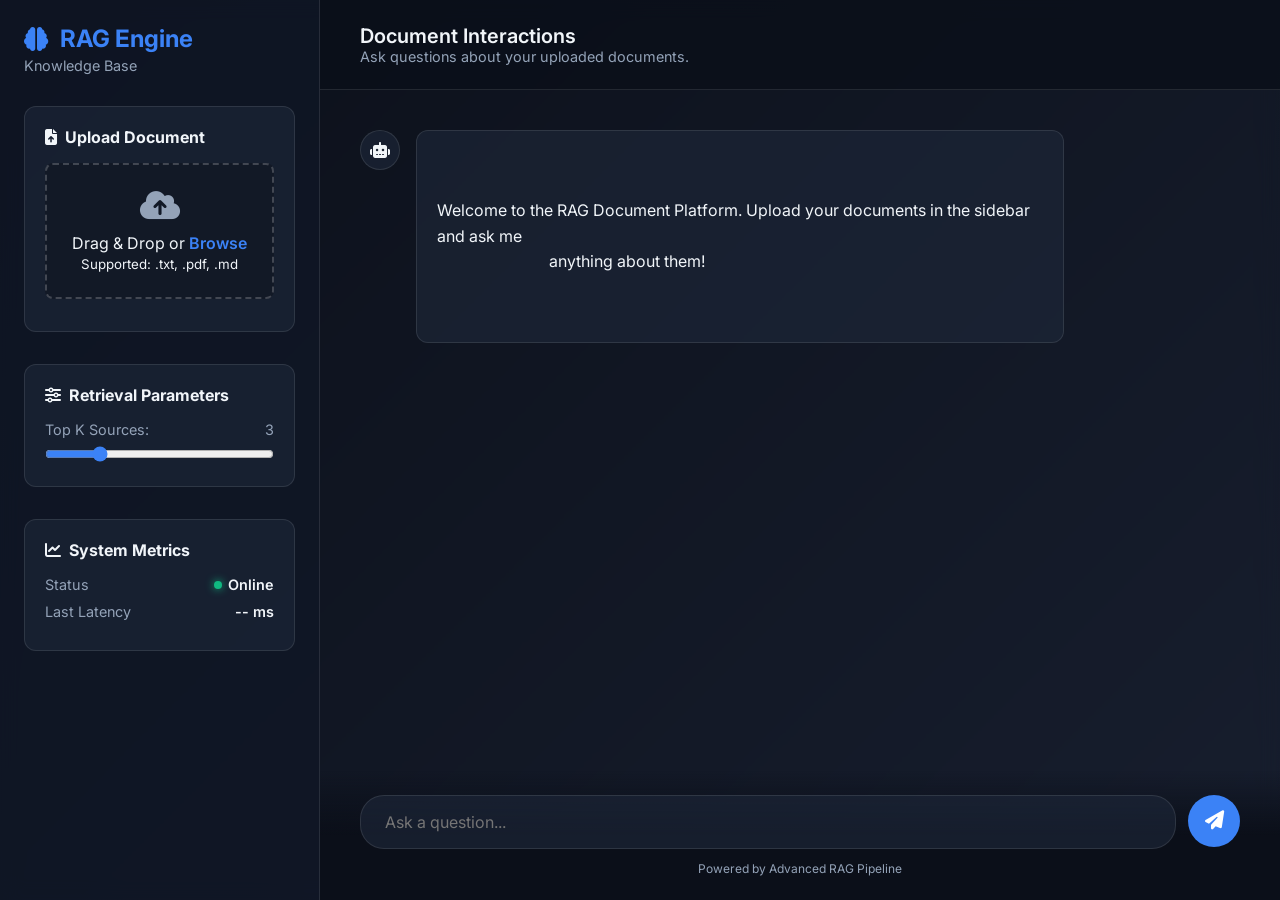
==== frontend/index.html @ 7c85df60 "fix: query service" ====
<!DOCTYPE html>
<html lang="en">

<head>
    <meta charset="UTF-8">
    <meta name="viewport" content="width=device-width, initial-scale=1.0">
    <title>RAG Document Platform</title>
    <link href="https://fonts.googleapis.com/css2?family=Inter:wght@300;400;500;600;700&display=swap" rel="stylesheet">
    <link rel="stylesheet" href="https://cdnjs.cloudflare.com/ajax/libs/font-awesome/6.4.0/css/all.min.css">
    <link rel="stylesheet" href="styles.css">
</head>

<body>
    <div class="app-container">
        <!-- Sidebar -->
        <aside class="sidebar">
            <div class="sidebar-header">
                <h2><i class="fa-solid fa-brain"></i> RAG Engine</h2>
                <p>Knowledge Base</p>
            </div>

            <div class="sidebar-section">
                <h3><i class="fa-solid fa-file-arrow-up"></i> Upload Document</h3>
                <div class="upload-area" id="drop-zone">
                    <input type="file" id="file-input" class="hidden-input" accept=".txt,.pdf,.md">
                    <div class="upload-content">
                        <i class="fa-solid fa-cloud-arrow-up fa-2x"></i>
                        <p>Drag & Drop or <span class="highlight">Browse</span></p>
                        <small>Supported: .txt, .pdf, .md</small>
                    </div>
                </div>
                <div id="upload-status" class="status-msg"></div>
            </div>

            <div class="sidebar-section">
                <h3><i class="fa-solid fa-sliders"></i> Retrieval Parameters</h3>
                <div class="parameter-group">
                    <label for="top-k-slider">Top K Sources: <span id="top-k-value">3</span></label>
                    <input type="range" id="top-k-slider" min="1" max="10" value="3" class="modern-slider">
                </div>
            </div>

            <div class="sidebar-section metrics-section">
                <h3><i class="fa-solid fa-chart-line"></i> System Metrics</h3>
                <div class="metric">
                    <span class="metric-label">Status</span>
                    <span class="metric-value status-indicator online">Online</span>
                </div>
                <div class="metric">
                    <span class="metric-label">Last Latency</span>
                    <span class="metric-value" id="latency-metric">-- ms</span>
                </div>
            </div>
        </aside>

        <!-- Main Chat Area -->
        <main class="chat-container">
            <header class="chat-header">
                <h1>Document Interactions</h1>
                <p>Ask questions about your uploaded documents.</p>
            </header>

            <div class="chat-history" id="chat-history">
                <!-- Welcome Message -->
                <div class="message system-msg">
                    <div class="avatar"><i class="fa-solid fa-robot"></i></div>
                    <div class="message-content">
                        <p>Welcome to the RAG Document Platform. Upload your documents in the sidebar and ask me
                            anything about them!</p>
                    </div>
                </div>
            </div>

            <div class="chat-input-area">
                <form id="chat-form" class="input-form">
                    <input type="text" id="query-input" placeholder="Ask a question..." autocomplete="off" required>
                    <button type="submit" id="send-button" class="btn-primary">
                        <i class="fa-solid fa-paper-plane"></i>
                    </button>
                </form>
                <div class="input-footer">Powered by Advanced RAG Pipeline</div>
            </div>
        </main>
    </div>

    <script src="app.js"></script>
</body>

</html>
---- frontend/styles.css ----
:root {
    --bg-main: #0b0f19;
    --bg-sidebar: rgba(17, 24, 39, 0.7);
    --bg-card: rgba(30, 41, 59, 0.6);
    --text-primary: #f1f5f9;
    --text-secondary: #94a3b8;
    --accent: #3b82f6;
    --accent-hover: #2563eb;
    --border-color: rgba(255, 255, 255, 0.1);
    --success: #10b981;
    --error: #ef4444;
}

* {
    box-sizing: border-box;
    margin: 0;
    padding: 0;
}

body {
    font-family: 'Inter', sans-serif;
    background: linear-gradient(135deg, var(--bg-main) 0%, #171e2e 100%);
    color: var(--text-primary);
    height: 100vh;
    display: flex;
    overflow: hidden;
}

.app-container {
    display: flex;
    width: 100%;
    height: 100%;
    backdrop-filter: blur(10px);
}

/* Sidebar */
.sidebar {
    width: 320px;
    background: var(--bg-sidebar);
    border-right: 1px solid var(--border-color);
    display: flex;
    flex-direction: column;
    padding: 24px;
    backdrop-filter: blur(20px);
}

.sidebar-header {
    margin-bottom: 32px;
}

.sidebar-header h2 {
    font-size: 1.5rem;
    font-weight: 700;
    display: flex;
    align-items: center;
    gap: 12px;
    color: var(--accent);
}

.sidebar-header p {
    color: var(--text-secondary);
    font-size: 0.9rem;
    margin-top: 4px;
}

.sidebar-section {
    margin-bottom: 32px;
    background: var(--bg-card);
    padding: 20px;
    border-radius: 12px;
    border: 1px solid var(--border-color);
}

.sidebar-section h3 {
    font-size: 1rem;
    margin-bottom: 16px;
    display: flex;
    align-items: center;
    gap: 8px;
    color: var(--text-primary);
}

/* Upload Area */
.upload-area {
    border: 2px dashed rgba(255, 255, 255, 0.2);
    border-radius: 8px;
    padding: 24px;
    text-align: center;
    cursor: pointer;
    transition: all 0.3s ease;
    background: rgba(0, 0, 0, 0.2);
}

.upload-area:hover,
.upload-area.drag-over {
    border-color: var(--accent);
    background: rgba(59, 130, 246, 0.1);
}

.hidden-input {
    display: none;
}

.upload-content i {
    color: var(--text-secondary);
    margin-bottom: 12px;
    transition: color 0.3s ease;
}

.upload-area:hover .upload-content i {
    color: var(--accent);
}

.highlight {
    color: var(--accent);
    font-weight: 600;
}

.status-msg {
    margin-top: 12px;
    font-size: 0.85rem;
    text-align: center;
}

.status-success {
    color: var(--success);
}

.status-error {
    color: var(--error);
}

/* Parameters */
.parameter-group label {
    display: flex;
    justify-content: space-between;
    font-size: 0.9rem;
    color: var(--text-secondary);
    margin-bottom: 8px;
}

.modern-slider {
    width: 100%;
    accent-color: var(--accent);
}

/* Metrics */
.metric {
    display: flex;
    justify-content: space-between;
    align-items: center;
    margin-bottom: 10px;
    font-size: 0.9rem;
}

.metric-label {
    color: var(--text-secondary);
}

.metric-value {
    font-weight: 600;
}

.status-indicator {
    display: flex;
    align-items: center;
    gap: 6px;
}

.status-indicator::before {
    content: '';
    display: inline-block;
    width: 8px;
    height: 8px;
    border-radius: 50%;
    background: var(--success);
    box-shadow: 0 0 8px var(--success);
}

/* Chat Area */
.chat-container {
    flex: 1;
    display: flex;
    flex-direction: column;
    position: relative;
}

.chat-header {
    padding: 24px 40px;
    border-bottom: 1px solid var(--border-color);
    background: rgba(11, 15, 25, 0.8);
    backdrop-filter: blur(10px);
    z-index: 10;
}

.chat-header h1 {
    font-size: 1.25rem;
    font-weight: 600;
}

.chat-header p {
    font-size: 0.9rem;
    color: var(--text-secondary);
}

.chat-history {
    flex: 1;
    padding: 40px;
    overflow-y: auto;
    display: flex;
    flex-direction: column;
    gap: 24px;
    scroll-behavior: smooth;
}

.message {
    display: flex;
    gap: 16px;
    max-width: 80%;
    animation: fadeIn 0.3s ease;
}

@keyframes fadeIn {
    from {
        opacity: 0;
        transform: translateY(10px);
    }

    to {
        opacity: 1;
        transform: translateY(0);
    }
}

.user-msg {
    align-self: flex-end;
    flex-direction: row-reverse;
}

.avatar {
    width: 40px;
    height: 40px;
    border-radius: 50%;
    background: var(--bg-card);
    display: flex;
    align-items: center;
    justify-content: center;
    border: 1px solid var(--border-color);
    flex-shrink: 0;
}

.user-msg .avatar {
    background: var(--accent);
    border-color: var(--accent);
}

.message-content {
    background: var(--bg-card);
    padding: 16px 20px;
    border-radius: 12px;
    border: 1px solid var(--border-color);
    line-height: 1.6;
    position: relative;
    white-space: pre-wrap;
}

.user-msg .message-content {
    background: rgba(59, 130, 246, 0.1);
    border-color: rgba(59, 130, 246, 0.3);
}

.source-badges {
    margin-top: 12px;
    display: flex;
    gap: 8px;
    flex-wrap: wrap;
    padding-top: 12px;
    border-top: 1px solid rgba(255, 255, 255, 0.05);
}

.source-badge {
    font-size: 0.75rem;
    background: rgba(255, 255, 255, 0.05);
    padding: 4px 8px;
    border-radius: 4px;
    border: 1px solid rgba(255, 255, 255, 0.1);
    color: var(--text-secondary);
    display: flex;
    align-items: center;
    gap: 4px;
}

/* Input Area */
.chat-input-area {
    padding: 24px 40px;
    background: linear-gradient(to top, var(--bg-main) 50%, transparent);
}

.input-form {
    display: flex;
    gap: 12px;
    position: relative;
    max-width: 900px;
    margin: 0 auto;
}

#query-input {
    flex: 1;
    background: var(--bg-card);
    border: 1px solid var(--border-color);
    color: var(--text-primary);
    padding: 16px 24px;
    border-radius: 24px;
    font-size: 1rem;
    transition: all 0.3s ease;
    font-family: 'Inter', sans-serif;
}

#query-input:focus {
    outline: none;
    border-color: var(--accent);
    box-shadow: 0 0 0 2px rgba(59, 130, 246, 0.2);
}

.btn-primary {
    background: var(--accent);
    color: white;
    border: none;
    border-radius: 50%;
    width: 52px;
    height: 52px;
    display: flex;
    align-items: center;
    justify-content: center;
    cursor: pointer;
    transition: all 0.3s ease;
    font-size: 1.2rem;
}

.btn-primary:hover {
    background: var(--accent-hover);
    transform: scale(1.05);
}

.btn-primary:disabled {
    opacity: 0.5;
    cursor: not-allowed;
    transform: none;
}

.input-footer {
    text-align: center;
    font-size: 0.75rem;
    color: var(--text-secondary);
    margin-top: 12px;
}

/* Typin Indicator */
.typing-indicator {
    display: inline-flex;
    gap: 4px;
}

.typing-dot {
    width: 6px;
    height: 6px;
    background: var(--text-secondary);
    border-radius: 50%;
    animation: typing 1.4s infinite ease-in-out both;
}

.typing-dot:nth-child(1) {
    animation-delay: -0.32s;
}

.typing-dot:nth-child(2) {
    animation-delay: -0.16s;
}

@keyframes typing {

    0%,
    80%,
    100% {
        transform: scale(0);
    }

    40% {
        transform: scale(1);
    }
}

/* Scrollbar */
::-webkit-scrollbar {
    width: 8px;
}

::-webkit-scrollbar-track {
    background: transparent;
}

::-webkit-scrollbar-thumb {
    background: rgba(255, 255, 255, 0.1);
    border-radius: 4px;
}

::-webkit-scrollbar-thumb:hover {
    background: rgba(255, 255, 255, 0.2);
}
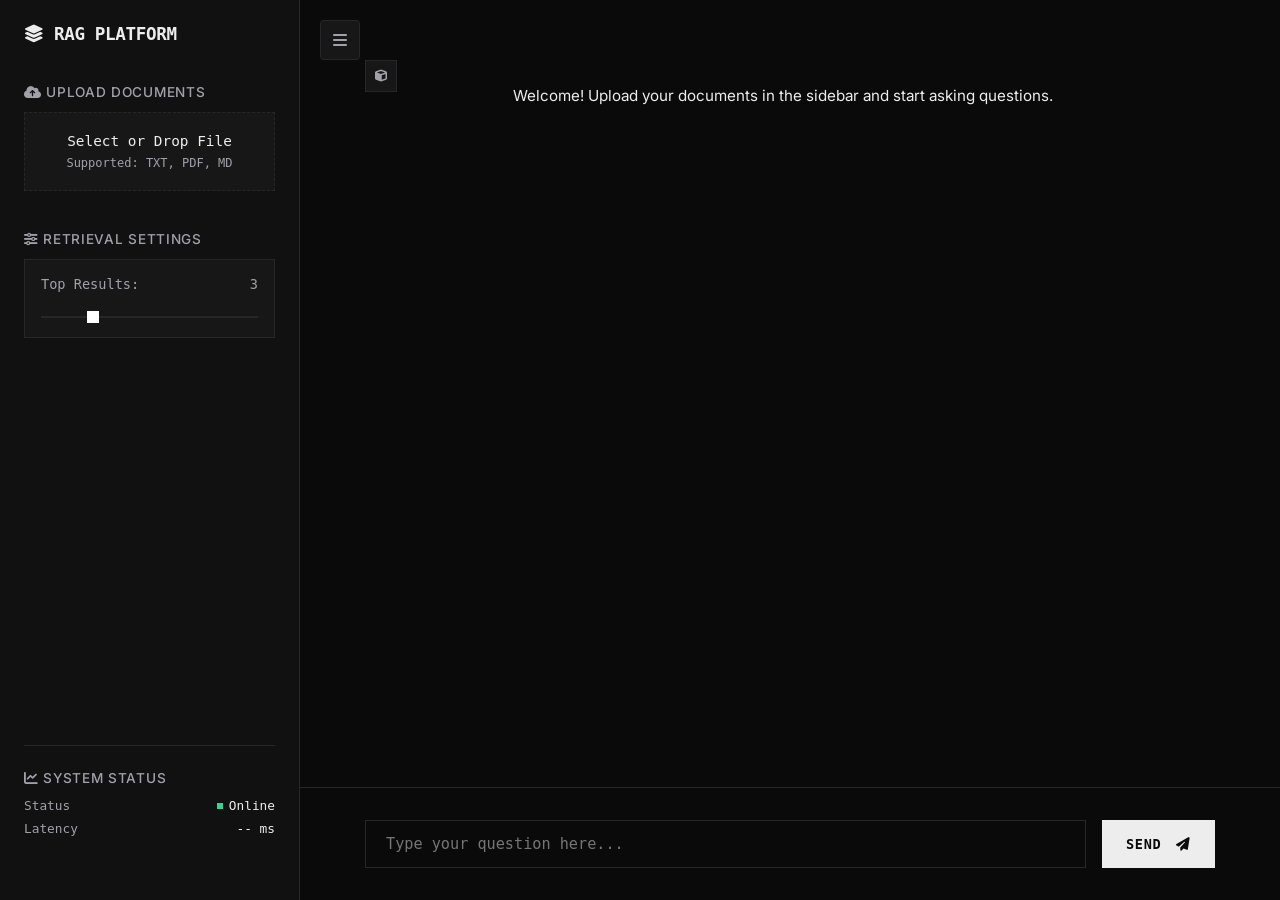
==== commit 6f379c85: "UI optimization" ====
--- a/frontend/index.html
+++ b/frontend/index.html
@@ -1,53 +1,49 @@
 <!DOCTYPE html>
 <html lang="en">
-
 <head>
     <meta charset="UTF-8">
     <meta name="viewport" content="width=device-width, initial-scale=1.0">
     <title>RAG Document Platform</title>
-    <link href="https://fonts.googleapis.com/css2?family=Inter:wght@300;400;500;600;700&display=swap" rel="stylesheet">
+    <link href="https://fonts.googleapis.com/css2?family=Inter:wght@400;500;600&display=swap" rel="stylesheet">
     <link rel="stylesheet" href="https://cdnjs.cloudflare.com/ajax/libs/font-awesome/6.4.0/css/all.min.css">
     <link rel="stylesheet" href="styles.css">
 </head>
-
 <body>
     <div class="app-container">
         <!-- Sidebar -->
         <aside class="sidebar">
             <div class="sidebar-header">
-                <h2><i class="fa-solid fa-brain"></i> RAG Engine</h2>
-                <p>Knowledge Base</p>
+                <h2><i class="fa-solid fa-layer-group"></i> RAG Platform </h2>
             </div>
 
             <div class="sidebar-section">
-                <h3><i class="fa-solid fa-file-arrow-up"></i> Upload Document</h3>
+                <h3><i class="fa-solid fa-cloud-arrow-up"></i> Upload Documents</h3>
                 <div class="upload-area" id="drop-zone">
                     <input type="file" id="file-input" class="hidden-input" accept=".txt,.pdf,.md">
                     <div class="upload-content">
-                        <i class="fa-solid fa-cloud-arrow-up fa-2x"></i>
-                        <p>Drag & Drop or <span class="highlight">Browse</span></p>
-                        <small>Supported: .txt, .pdf, .md</small>
+                        <p>Select or Drop File</p>
+                        <small>Supported: TXT, PDF, MD</small>
                     </div>
                 </div>
                 <div id="upload-status" class="status-msg"></div>
             </div>
 
             <div class="sidebar-section">
-                <h3><i class="fa-solid fa-sliders"></i> Retrieval Parameters</h3>
+                <h3><i class="fa-solid fa-sliders"></i> Retrieval Settings</h3>
                 <div class="parameter-group">
-                    <label for="top-k-slider">Top K Sources: <span id="top-k-value">3</span></label>
+                    <label for="top-k-slider">Top Results: <span id="top-k-value">3</span></label>
                     <input type="range" id="top-k-slider" min="1" max="10" value="3" class="modern-slider">
                 </div>
             </div>
-
+            
             <div class="sidebar-section metrics-section">
-                <h3><i class="fa-solid fa-chart-line"></i> System Metrics</h3>
+                <h3><i class="fa-solid fa-chart-line"></i> System Status</h3>
                 <div class="metric">
                     <span class="metric-label">Status</span>
                     <span class="metric-value status-indicator online">Online</span>
                 </div>
                 <div class="metric">
-                    <span class="metric-label">Last Latency</span>
+                    <span class="metric-label">Latency</span>
                     <span class="metric-value" id="latency-metric">-- ms</span>
                 </div>
             </div>
@@ -55,35 +51,31 @@
 
         <!-- Main Chat Area -->
         <main class="chat-container">
-            <header class="chat-header">
-                <h1>Document Interactions</h1>
-                <p>Ask questions about your uploaded documents.</p>
-            </header>
+            <button id="sidebar-toggle" class="sidebar-toggle-btn" title="Toggle Sidebar">
+                <i class="fa-solid fa-bars"></i>
+            </button>
 
             <div class="chat-history" id="chat-history">
                 <!-- Welcome Message -->
                 <div class="message system-msg">
-                    <div class="avatar"><i class="fa-solid fa-robot"></i></div>
+                    <div class="avatar"><i class="fa-solid fa-cube"></i></div>
                     <div class="message-content">
-                        <p>Welcome to the RAG Document Platform. Upload your documents in the sidebar and ask me
-                            anything about them!</p>
+                        Welcome! Upload your documents in the sidebar and start asking questions.
                     </div>
                 </div>
             </div>
 
             <div class="chat-input-area">
                 <form id="chat-form" class="input-form">
-                    <input type="text" id="query-input" placeholder="Ask a question..." autocomplete="off" required>
+                    <input type="text" id="query-input" placeholder="Type your question here..." autocomplete="off" required>
                     <button type="submit" id="send-button" class="btn-primary">
-                        <i class="fa-solid fa-paper-plane"></i>
+                        Send <i class="fa-solid fa-paper-plane" style="margin-left: 6px;"></i>
                     </button>
                 </form>
-                <div class="input-footer">Powered by Advanced RAG Pipeline</div>
             </div>
         </main>
     </div>
 
     <script src="app.js"></script>
 </body>
-
 </html>
--- a/frontend/styles.css
+++ b/frontend/styles.css
@@ -1,14 +1,15 @@
 :root {
-    --bg-main: #0b0f19;
-    --bg-sidebar: rgba(17, 24, 39, 0.7);
-    --bg-card: rgba(30, 41, 59, 0.6);
-    --text-primary: #f1f5f9;
-    --text-secondary: #94a3b8;
-    --accent: #3b82f6;
-    --accent-hover: #2563eb;
-    --border-color: rgba(255, 255, 255, 0.1);
-    --success: #10b981;
-    --error: #ef4444;
+    --bg-main: #0a0a0a;
+    --bg-sidebar: #111111;
+    --bg-card: #171717;
+    --text-primary: #ededed;
+    --text-secondary: #a1a1aa;
+    --accent: #ffffff;
+    --accent-hover: #e5e5e5;
+    --border-color: #27272a;
+    --success: #34d399;
+    --error: #f87171;
+    --font-mono: 'ui-monospace', 'SFMono-Regular', 'Menlo', 'Monaco', 'Consolas', monospace;
 }
 
 * {
@@ -18,139 +19,164 @@
 }
 
 body {
-    font-family: 'Inter', sans-serif;
-    background: linear-gradient(135deg, var(--bg-main) 0%, #171e2e 100%);
+    font-family: 'Inter', -apple-system, BlinkMacSystemFont, sans-serif;
+    background: var(--bg-main);
     color: var(--text-primary);
     height: 100vh;
     display: flex;
     overflow: hidden;
+    font-size: 14px;
 }
 
 .app-container {
     display: flex;
     width: 100%;
     height: 100%;
-    backdrop-filter: blur(10px);
 }
 
 /* Sidebar */
 .sidebar {
-    width: 320px;
+    width: 300px;
     background: var(--bg-sidebar);
     border-right: 1px solid var(--border-color);
     display: flex;
     flex-direction: column;
     padding: 24px;
-    backdrop-filter: blur(20px);
+    transition: transform 0.3s ease, margin-left 0.3s ease;
+}
+
+.sidebar.collapsed {
+    transform: translateX(-100%);
+    margin-left: -300px;
 }
 
 .sidebar-header {
-    margin-bottom: 32px;
+    margin-bottom: 40px;
 }
 
 .sidebar-header h2 {
-    font-size: 1.5rem;
-    font-weight: 700;
-    display: flex;
-    align-items: center;
-    gap: 12px;
-    color: var(--accent);
+    font-size: 1.1rem;
+    font-weight: 600;
+    letter-spacing: -0.02em;
+    color: var(--text-primary);
+    text-transform: uppercase;
+    font-family: var(--font-mono);
 }
 
 .sidebar-header p {
     color: var(--text-secondary);
-    font-size: 0.9rem;
-    margin-top: 4px;
+    font-size: 0.8rem;
+    margin-top: 6px;
+    font-family: var(--font-mono);
 }
 
 .sidebar-section {
     margin-bottom: 32px;
+}
+
+.sidebar-section h3 {
+    font-size: 0.85rem;
+    text-transform: uppercase;
+    letter-spacing: 0.05em;
+    color: var(--text-secondary);
+    margin-bottom: 12px;
+    font-weight: 500;
+}
+
+/* Upload Area */
+.upload-area {
+    border: 1px dashed var(--border-color);
     background: var(--bg-card);
     padding: 20px;
-    border-radius: 12px;
-    border: 1px solid var(--border-color);
-}
-
-.sidebar-section h3 {
-    font-size: 1rem;
-    margin-bottom: 16px;
-    display: flex;
-    align-items: center;
-    gap: 8px;
-    color: var(--text-primary);
-}
-
-/* Upload Area */
-.upload-area {
-    border: 2px dashed rgba(255, 255, 255, 0.2);
-    border-radius: 8px;
-    padding: 24px;
     text-align: center;
     cursor: pointer;
-    transition: all 0.3s ease;
-    background: rgba(0, 0, 0, 0.2);
-}
-
-.upload-area:hover,
-.upload-area.drag-over {
-    border-color: var(--accent);
-    background: rgba(59, 130, 246, 0.1);
+    transition: border-color 0.2s;
+}
+
+.upload-area:hover, .upload-area.drag-over {
+    border-color: var(--text-secondary);
+    border-style: solid;
 }
 
 .hidden-input {
     display: none;
 }
 
-.upload-content i {
-    color: var(--text-secondary);
-    margin-bottom: 12px;
-    transition: color 0.3s ease;
-}
-
-.upload-area:hover .upload-content i {
-    color: var(--accent);
+.upload-content p {
+    font-size: 0.9rem;
+    margin-bottom: 4px;
+    color: var(--text-primary);
+    font-family: var(--font-mono);
+}
+
+.upload-content small {
+    font-size: 0.75rem;
+    color: var(--text-secondary);
+    font-family: var(--font-mono);
 }
 
 .highlight {
     color: var(--accent);
-    font-weight: 600;
+    text-decoration: underline;
 }
 
 .status-msg {
-    margin-top: 12px;
+    margin-top: 8px;
+    font-size: 0.8rem;
+    font-family: var(--font-mono);
+}
+
+.status-success { color: var(--success); }
+.status-error { color: var(--error); }
+
+/* Parameters */
+.parameter-group {
+    background: var(--bg-card);
+    border: 1px solid var(--border-color);
+    padding: 16px;
+}
+
+.parameter-group label {
+    display: flex;
+    justify-content: space-between;
     font-size: 0.85rem;
-    text-align: center;
-}
-
-.status-success {
-    color: var(--success);
-}
-
-.status-error {
-    color: var(--error);
-}
-
-/* Parameters */
-.parameter-group label {
-    display: flex;
-    justify-content: space-between;
-    font-size: 0.9rem;
-    color: var(--text-secondary);
-    margin-bottom: 8px;
+    color: var(--text-secondary);
+    margin-bottom: 12px;
+    font-family: var(--font-mono);
 }
 
 .modern-slider {
     width: 100%;
     accent-color: var(--accent);
+    height: 2px;
+    background: var(--border-color);
+    appearance: none;
+    outline: none;
+}
+
+.modern-slider::-webkit-slider-thumb {
+    appearance: none;
+    width: 12px;
+    height: 12px;
+    background: var(--accent);
+    cursor: pointer;
+    border-radius: 0;
 }
 
 /* Metrics */
+.metrics-section {
+    margin-top: auto;
+    border-top: 1px solid var(--border-color);
+    padding-top: 24px;
+}
+
 .metric {
     display: flex;
     justify-content: space-between;
     align-items: center;
-    margin-bottom: 10px;
-    font-size: 0.9rem;
+    margin-bottom: 8px;
+    font-size: 0.8rem;
+    font-family: var(--font-mono);
 }
 
 .metric-label {
@@ -158,7 +184,7 @@
 }
 
 .metric-value {
-    font-weight: 600;
+    color: var(--text-primary);
 }
 
 .status-indicator {
@@ -170,11 +196,9 @@
 .status-indicator::before {
     content: '';
     display: inline-block;
-    width: 8px;
-    height: 8px;
-    border-radius: 50%;
+    width: 6px;
+    height: 6px;
     background: var(--success);
-    box-shadow: 0 0 8px var(--success);
 }
 
 /* Chat Area */
@@ -182,228 +206,244 @@
     flex: 1;
     display: flex;
     flex-direction: column;
+    background: var(--bg-main);
     position: relative;
 }
 
-.chat-header {
-    padding: 24px 40px;
-    border-bottom: 1px solid var(--border-color);
-    background: rgba(11, 15, 25, 0.8);
-    backdrop-filter: blur(10px);
-    z-index: 10;
-}
-
-.chat-header h1 {
-    font-size: 1.25rem;
-    font-weight: 600;
-}
-
-.chat-header p {
-    font-size: 0.9rem;
-    color: var(--text-secondary);
+.sidebar-toggle-btn {
+    position: absolute;
+    top: 20px;
+    left: 20px;
+    z-index: 50;
+    background: var(--bg-card);
+    border: 1px solid var(--border-color);
+    color: var(--text-secondary);
+    width: 40px;
+    height: 40px;
+    border-radius: 4px;
+    cursor: pointer;
+    display: flex;
+    align-items: center;
+    justify-content: center;
+    transition: all 0.2s;
+    font-size: 1rem;
+}
+
+.sidebar-toggle-btn:hover {
+    color: var(--text-primary);
+    border-color: var(--text-primary);
 }
 
 .chat-history {
     flex: 1;
-    padding: 40px;
+    padding: 60px 40px 40px; /* added top padding to clear toggle button */
     overflow-y: auto;
     display: flex;
     flex-direction: column;
-    gap: 24px;
-    scroll-behavior: smooth;
+    gap: 32px;
 }
 
 .message {
     display: flex;
-    gap: 16px;
-    max-width: 80%;
-    animation: fadeIn 0.3s ease;
-}
-
-@keyframes fadeIn {
-    from {
-        opacity: 0;
-        transform: translateY(10px);
-    }
-
-    to {
-        opacity: 1;
-        transform: translateY(0);
-    }
-}
-
-.user-msg {
-    align-self: flex-end;
-    flex-direction: row-reverse;
+    gap: 20px;
+    max-width: 850px;
+    margin: 0 auto;
+    width: 100%;
 }
 
 .avatar {
-    width: 40px;
-    height: 40px;
-    border-radius: 50%;
+    width: 32px;
+    height: 32px;
     background: var(--bg-card);
     display: flex;
     align-items: center;
     justify-content: center;
     border: 1px solid var(--border-color);
     flex-shrink: 0;
+    font-size: 0.75rem;
+    font-family: var(--font-mono);
+    color: var(--text-secondary);
 }
 
 .user-msg .avatar {
-    background: var(--accent);
-    border-color: var(--accent);
+    background: var(--bg-main);
+    color: var(--text-primary);
+    border-color: var(--text-secondary);
 }
 
 .message-content {
+    flex: 1;
+    line-height: 1.6;
+    color: var(--text-primary);
+    white-space: pre-wrap;
+    font-size: 0.95rem;
+}
+
+/* Modern Source Cards */
+.source-section {
+    margin-bottom: 16px;
+    padding-bottom: 12px;
+    border-bottom: 1px dashed var(--border-color);
+}
+
+.source-header {
+    font-size: 0.65rem;
+    color: var(--text-secondary);
+    margin-bottom: 6px;
+    text-transform: uppercase;
+    letter-spacing: 0.05em;
+    font-family: var(--font-mono);
+}
+
+.source-grid {
+    display: flex;
+    flex-direction: row;
+    flex-wrap: wrap;
+    gap: 6px;
+    align-items: flex-start;
+}
+
+.source-card {
     background: var(--bg-card);
-    padding: 16px 20px;
-    border-radius: 12px;
-    border: 1px solid var(--border-color);
+    border: 1px solid var(--border-color);
+    border-radius: 2px;
+    max-width: 220px;
+    flex: 0 1 auto;
+}
+
+.source-card-header {
+    display: flex;
+    justify-content: space-between;
+    align-items: center;
+    padding: 3px 8px;
+    cursor: pointer;
+    font-size: 0.65rem;
+    font-family: var(--font-mono);
+    color: var(--text-secondary);
+    transition: background 0.2s, color 0.2s;
+    white-space: nowrap;
+    line-height: 1;
+}
+
+.source-card-header:hover {
+    background: var(--border-color);
+    color: var(--text-primary);
+}
+
+.source-title-wrap {
+    display: flex;
+    align-items: center;
+    gap: 5px;
+    overflow: hidden;
+    min-width: 0;
+    flex: 1;
+}
+
+.source-name {
+    white-space: nowrap;
+    overflow: hidden;
+    text-overflow: ellipsis;
+    color: var(--text-primary);
+}
+
+.source-score {
+    font-size: 0.65rem;
+    padding: 1px 6px;
+    background: var(--bg-main);
+    border: 1px solid var(--border-color);
+    color: var(--text-secondary);
+    flex-shrink: 0;
+}
+
+.source-snippet {
+    font-size: 0.85rem;
+    color: var(--text-secondary);
+    padding: 0 14px 14px 14px;
+    display: none;
     line-height: 1.6;
-    position: relative;
-    white-space: pre-wrap;
-}
-
-.user-msg .message-content {
-    background: rgba(59, 130, 246, 0.1);
-    border-color: rgba(59, 130, 246, 0.3);
-}
-
-.source-badges {
-    margin-top: 12px;
-    display: flex;
-    gap: 8px;
-    flex-wrap: wrap;
-    padding-top: 12px;
-    border-top: 1px solid rgba(255, 255, 255, 0.05);
-}
-
-.source-badge {
-    font-size: 0.75rem;
-    background: rgba(255, 255, 255, 0.05);
-    padding: 4px 8px;
-    border-radius: 4px;
-    border: 1px solid rgba(255, 255, 255, 0.1);
-    color: var(--text-secondary);
-    display: flex;
-    align-items: center;
-    gap: 4px;
+}
+
+.source-snippet.active {
+    display: block;
+    padding-top: 5px;
+    border-top: 1px dashed var(--border-color);
 }
 
 /* Input Area */
 .chat-input-area {
-    padding: 24px 40px;
-    background: linear-gradient(to top, var(--bg-main) 50%, transparent);
+    padding: 32px 40px;
+    background: var(--bg-main);
+    border-top: 1px solid var(--border-color);
 }
 
 .input-form {
     display: flex;
-    gap: 12px;
-    position: relative;
-    max-width: 900px;
+    gap: 16px;
+    max-width: 850px;
     margin: 0 auto;
 }
 
 #query-input {
     flex: 1;
-    background: var(--bg-card);
-    border: 1px solid var(--border-color);
-    color: var(--text-primary);
-    padding: 16px 24px;
-    border-radius: 24px;
-    font-size: 1rem;
-    transition: all 0.3s ease;
-    font-family: 'Inter', sans-serif;
+    background: var(--bg-main);
+    border: 1px solid var(--border-color);
+    color: var(--text-primary);
+    padding: 14px 20px;
+    font-size: 0.95rem;
+    font-family: var(--font-mono);
 }
 
 #query-input:focus {
     outline: none;
-    border-color: var(--accent);
-    box-shadow: 0 0 0 2px rgba(59, 130, 246, 0.2);
+    border-color: var(--text-secondary);
 }
 
 .btn-primary {
-    background: var(--accent);
-    color: white;
+    background: var(--text-primary);
+    color: var(--bg-main);
     border: none;
-    border-radius: 50%;
-    width: 52px;
-    height: 52px;
-    display: flex;
-    align-items: center;
-    justify-content: center;
+    padding: 0 24px;
     cursor: pointer;
-    transition: all 0.3s ease;
-    font-size: 1.2rem;
+    font-size: 0.85rem;
+    font-weight: 600;
+    text-transform: uppercase;
+    letter-spacing: 0.05em;
+    font-family: var(--font-mono);
 }
 
 .btn-primary:hover {
-    background: var(--accent-hover);
-    transform: scale(1.05);
+    background: #ffffff;
 }
 
 .btn-primary:disabled {
     opacity: 0.5;
     cursor: not-allowed;
-    transform: none;
-}
-
-.input-footer {
-    text-align: center;
-    font-size: 0.75rem;
-    color: var(--text-secondary);
-    margin-top: 12px;
-}
-
-/* Typin Indicator */
+}
+
+/* Typing Indicator */
 .typing-indicator {
     display: inline-flex;
     gap: 4px;
+    padding-top: 8px;
 }
 
 .typing-dot {
     width: 6px;
     height: 6px;
     background: var(--text-secondary);
-    border-radius: 50%;
-    animation: typing 1.4s infinite ease-in-out both;
-}
-
-.typing-dot:nth-child(1) {
-    animation-delay: -0.32s;
-}
-
-.typing-dot:nth-child(2) {
-    animation-delay: -0.16s;
-}
+}
+
+.typing-dot:nth-child(1) { animation: typing 1s infinite alternate; }
+.typing-dot:nth-child(2) { animation: typing 1s infinite alternate 0.2s; }
+.typing-dot:nth-child(3) { animation: typing 1s infinite alternate 0.4s; }
 
 @keyframes typing {
-
-    0%,
-    80%,
-    100% {
-        transform: scale(0);
-    }
-
-    40% {
-        transform: scale(1);
-    }
+    0% { opacity: 0.3; }
+    100% { opacity: 1; }
 }
 
 /* Scrollbar */
-::-webkit-scrollbar {
-    width: 8px;
-}
-
-::-webkit-scrollbar-track {
-    background: transparent;
-}
-
-::-webkit-scrollbar-thumb {
-    background: rgba(255, 255, 255, 0.1);
-    border-radius: 4px;
-}
-
-::-webkit-scrollbar-thumb:hover {
-    background: rgba(255, 255, 255, 0.2);
-}+::-webkit-scrollbar { width: 6px; }
+::-webkit-scrollbar-track { background: var(--bg-main); }
+::-webkit-scrollbar-thumb { background: var(--border-color); }
+::-webkit-scrollbar-thumb:hover { background: var(--text-secondary); }
